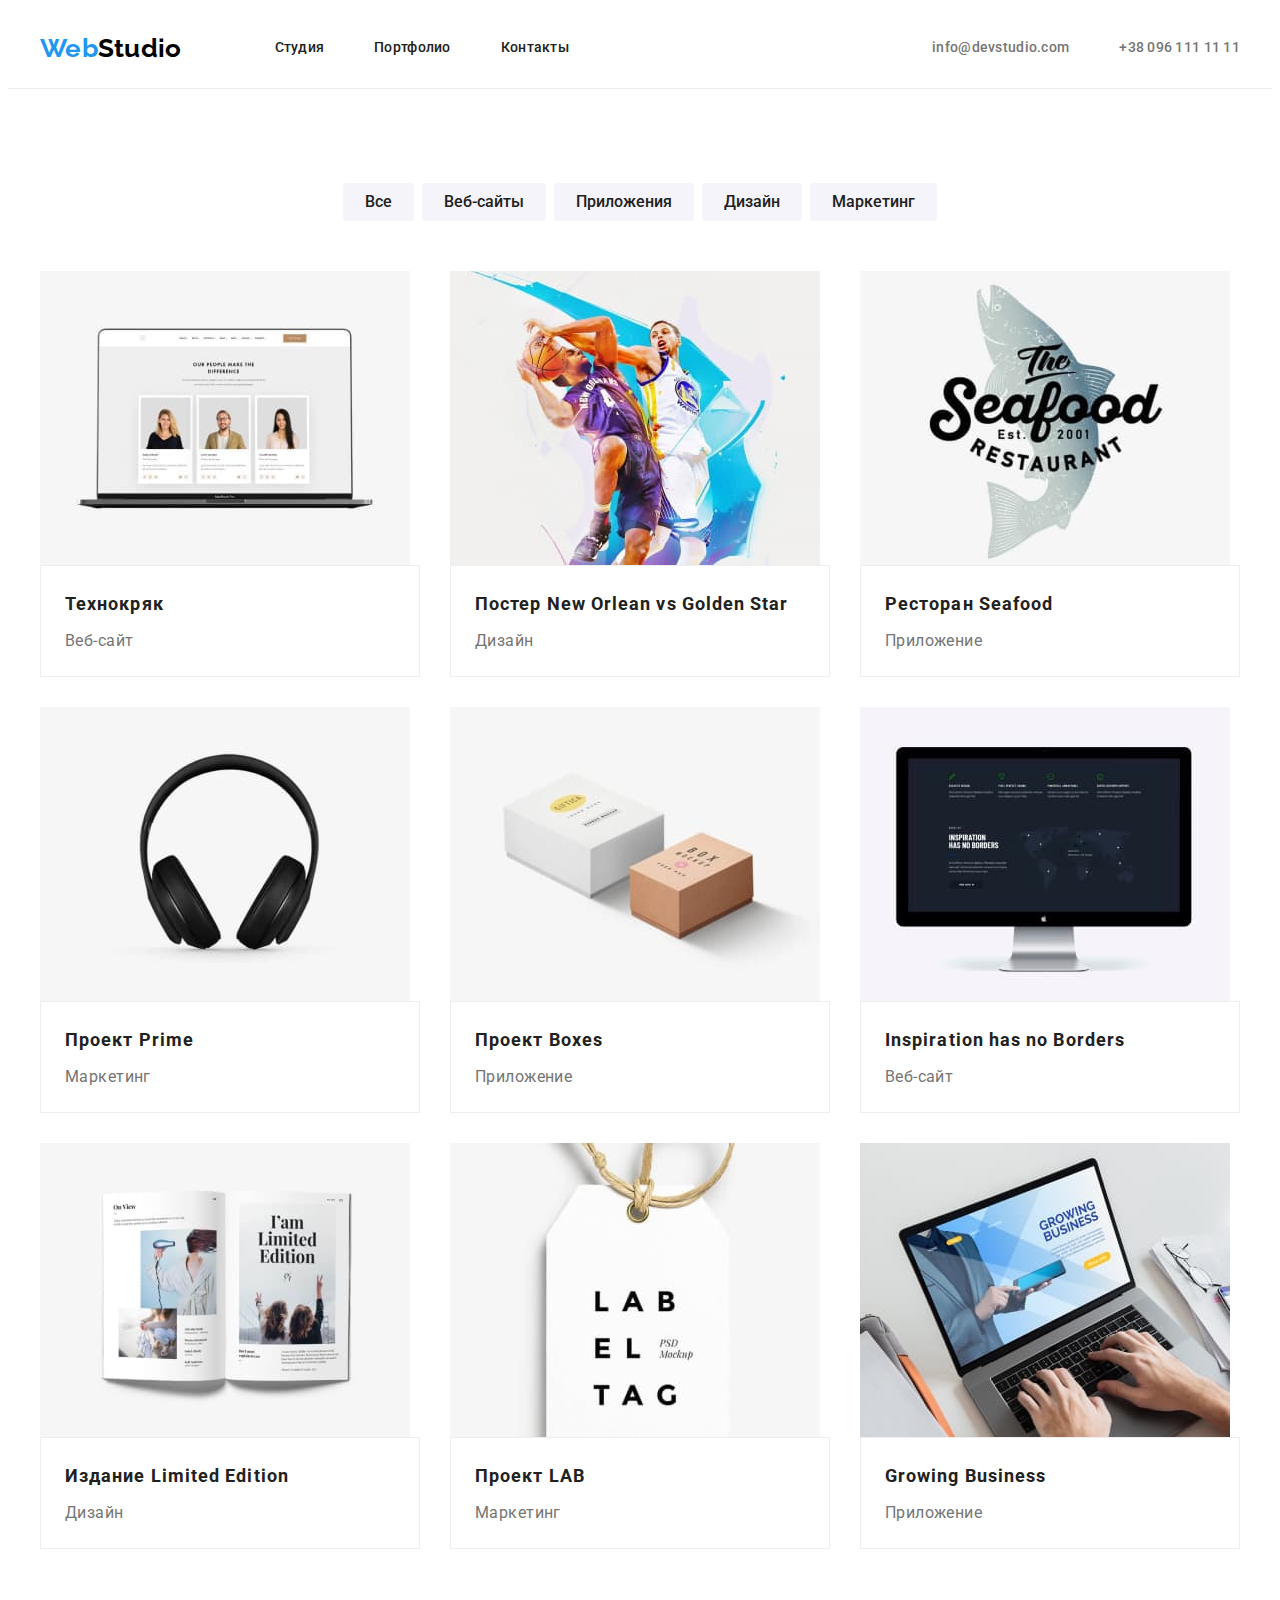
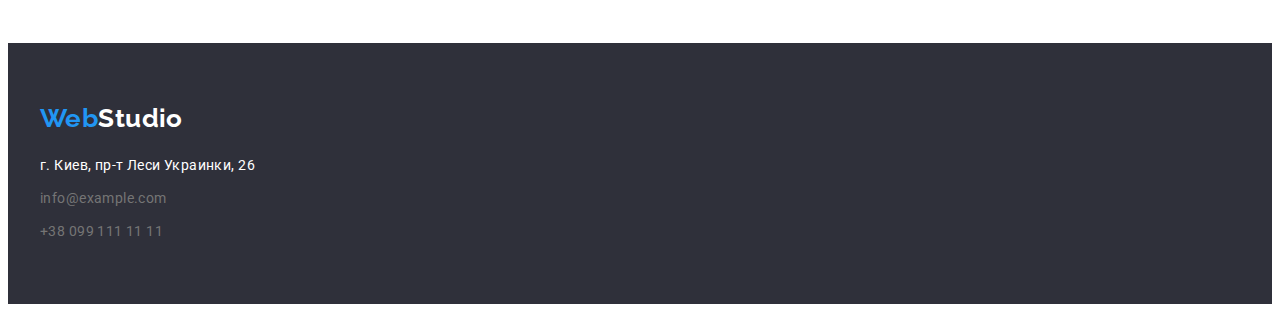
==== portfolio.html @ 0fdcedf3 "Добавляє дз 3" ====
<!DOCTYPE html>
<html lang="ru">

<head>
    <meta charset="UTF-8">
    <meta http-equiv="X-UA-Compatible" content="IE=edge">
    <meta name="viewport" content="width=device-width, initial-scale=1.0">
    <title>Портфолио</title>
    <link rel="stylesheet" href="https://cdnjs.cloudflare.com/ajax/libs/modern-normalize/1.1.0/modern-normalize.min.css" integrity="sha512-wpPYUAdjBVSE4KJnH1VR1HeZfpl1ub8YT/NKx4PuQ5NmX2tKuGu6U/JRp5y+Y8XG2tV+wKQpNHVUX03MfMFn9Q==" crossorigin="anonymous" referrerpolicy="no-referrer" />
    <link href="https://fonts.googleapis.com/css2?family=Raleway:wght@700&family=Roboto:wght@400;500;700;900&display=swap"
        rel="stylesheet">
    <link rel="stylesheet" href="./css/styles.css">
</head>

<body>
    <header class="header">
        <div class="container header-container">
            <nav class="nav-header">
                <a href="./index.html" class="logo link">Web<span class="logo-black">Studio</span></a>
                <ul class="nav-list list">
                    <li class="nav-item"><a href="./index.html" class="nav-link link">Студия</a></li>
                    <li class="nav-item"><a href="" class="nav-link active link">Портфолио</a></li>
                    <li class="nav-item"><a href="#" class="nav-link link">Контакты</a></li>
                </ul>
            </nav>
            <ul class="contacts-list list">
                <li class="contacts-item"><a href="mailto:info@devstudio.com" class="contacts-link link">info@devstudio.com</a></li>
                <li class="contacts-item"><a href="tel:+380961111111" class="contacts-link link">+38 096 111 11 11</a></li>
            </ul>
        </div>
    </header>

    <main>
        <section class="job section">
            <div class="container">
                <h1 class="hidden-section-title">
                    Нашы работы
                </h1>
                
                <ul class="button-list list">
                    <li class="button-item">
                        <button type="button" class="filter-button">Все</button>
                    </li>
                    <li class="button-item">
                        <button type="button" class="filter-button">Веб-сайты</button>
                    </li>
                    <li class="button-item">
                        <button type="button" class="filter-button">Приложения</button>                    
                    </li>
                    <li class="button-item">
                        <button type="button" class="filter-button">Дизайн</button>
                    </li>
                    <li class="button-item">
                        <button type="button" class="filter-button">Маркетинг</button>
                    </li>
                </ul>
                <ul class="list job-list card-set">
                    <li class="job-item card-item">
                        <a href="" class="link" >
                            <img src="./images/imgnote.jpg" alt="Карточки команды еа мониторе" width="370" height="294">
                            <div class="job-container">
                                <h2 class="job-title">Технокряк</h2>
                                <p class="job-text">Веб-сайт</p>  
                            </div>
                        </a>
                    </li>
                    <li class="job-item card-item">
                        <a href="" class="link" >
                            <img src="./images/imgBB.jpg" alt="Баскетдолисты в игре" width="370" height="294">
                            <div class="job-container">
                                <h2 class="job-title">Постер New Orlean vs Golden Star</h2>
                                <p class="job-text">Дизайн</p>   
                            </div>
                        </a>
                    </li>
                    <li class="job-item card-item">
                        <a href="" class="link" >
                            <img src="./images/imgsea.jpg" alt="Логотип ресторана морепродуктов" width="370" height="294">
                            <div class="job-container">
                                <h2 class="job-title">Ресторан Seafood</h2>
                                <p class="job-text">Приложение</p>
                            </div>
                        </a>
                    </li>
                    <li class="job-item card-item">
                        <a href="" class="link" >
                            <img src="./images/imgHearphone.jpg" alt="Наушники" width="370" height="294">
                            <div class="job-container">
                                <h2 class="job-title">Проект Prime</h2>
                                <p class="job-text">Маркетинг</p>
                            </div>
                        </a>
                    </li>
                    <li class="job-item card-item">
                        <a href="" class="link" >
                            <img src="./images/imgboxes.jpg" alt="2 картонные коробки" width="370" height="294">
                           <div class="job-container">
                                <h2 class="job-title">Проект Boxes</h2>
                                <p class="job-text">Приложение</p>
                           </div>
                        </a>
                    </li>
                    <li class="job-item card-item">
                        <a href="" class="link" >
                            <img src="./images/imgmonitor.jpg" alt="Монитор с картой мира" width="370" height="294">
                            <div class="job-container">
                                <h2 class="job-title">Inspiration has no Borders</h2>
                                <p class="job-text">Веб-сайт</p>
                            </div>
                        </a>
                    </li>
                    <li class="job-item card-item">
                        <a href="" class="link" >
                            <img src="./images/imgbook.jpg" alt="Журнал" width="370" height="294">
                            <div class="job-container">
                                <h2 class="job-title">Издание Limited Edition</h2>
                                <p class="job-text">Дизайн</p>
                            </div>
                        </a>
                    </li>
                    <li class="job-item card-item">
                        <a href="" class="link" >
                            <img src="./images/imglable.jpg" alt="Этиектка" width="370" height="294">
                            <div class="job-container">
                                <h2 class="job-title">Проект LAB</h2>
                                <p class="job-text">Маркетинг</p>
                            </div>
                        </a>
                    </li>
                    <li class="job-item card-item">
                        <a href="" class="link" >
                            <img src="./images/imgtype.jpg" alt="Человек печатает на ноутбуке" width="370" height="294">
                            <div class="job-container">
                                <h2 class="job-title">Growing Business</h2>
                                <p class="job-text">Приложение</p>
                            </div>
                        </a>
                    </li>
                </ul>
            </div>
        </section>
    </main>

    <footer class="footer">
        <div class="container footer-container">
            <a href="#" class="logo link">Web<span class="logo-white">Studio</span></a>
            <address class="address">
                <ul class="list address-list">
                    <li class="address-item">
                        <a href="https://goo.gl/maps/cmPsCxapfPT3pbkK8" target="_blank" rel="noreferrer noopener"  class="address-link link">г. Киев, пр-т Леси Украинки, 26</a>
                    </li>
                    <li class="address-item">
                        <a href="mailto:info@example.com" target="_blank" rel="noreferrer noopener" class="contacts-link link">info@example.com</a>
                    </li>
                    <li class="address-item">
                        <a href="tel:+380991111111" target="_blank" rel="noreferrer noopener" class="contacts-link link">+38 099 111 11 11</a>
                    </li>
                </ul>
            </address>
        </div>
    </footer>
</body>
</html>
---- css/styles.css ----
:root {
  --secod-bgcr: #f5f4fa;
  --footer-bgc: #2f303a;
  --main-text: #212121;
  --second-text: #757575;
  --hover-text: #2196f3;
  --white-text: #ffffff;
  --black-text: #000000;
  --black-transparency: rgba (255, 255, 255, 0,6);
  --card-item: 3;
}

body {
  font-family: "Roboto", sans-serif;
  color: var(--second-text);
  letter-spacing: 0.03em;
  font-size: 14px;
  line-height: 1.71;
}

h1,h2,h3,ul,p {
  margin: 0;
  padding: 0;
}

img {
  display: block;
  max-width: 100%;
  height: auto;
}

.container {
  width: 1200px;
  padding-left: 15px;
  padding-right: 15px;
  margin-left: auto;
  margin-right: auto;
}

.section {
  padding-top: 94px;
  padding-bottom: 94px;
}

.section.doing {
  padding-top: 0;
}

.header {
  font-weight: 500;
  line-height: 1.14;
  letter-spacing: 0.02em;
  border-bottom: 1px solid #ECECEC;
}

.header-container {
  display: flex;
  align-items: center;
}

.link {
  text-decoration: none;
  color: currentColor;
}

.card-set {
  display: flex;
  flex-wrap: wrap;
  gap: 30px;
}

.card-item {
  flex-basis: calc((100% - (var(--card-item) - 1) * 30px) / var(--card-item) );
}

.footer {
  background-color: var(--footer-bgc);
  padding-top: 60px;
  padding-bottom: 60px;

}

.team {
  background: var(--secod-bgcr);
}

.list {
  list-style: none;
}

.logo {
  font-family: 'Raleway', sans-serif;
  font-weight: 700;
  font-size: 26px;
  line-height: 1.19;
  color: var(--hover-text);
}

.header .logo {
  margin-right: 93px;
}

.logo-white {
  color: var(--white-text);
}

.logo-black {
  color: var(--black-text);
}

.logo-part {
  color: var(--hover-text);
}

.footer .logo {
  margin-bottom: 20px;
}

.contacts-item:not(:last-child) {
  margin-right: 50px;
}

.nav-item:not(:last-child) {
  margin-right: 50px;
}

.nav-link:focus,
.nav-link:hover {
  color: var(--hover-text);
}

.nav-header {
  display: flex;
  align-items: center;
}

.nav-list {
  color: var(--main-text);

  display: flex;
;
}

.contacts-list {
  display: flex;
  margin-left: auto;
}

.nav-link, .header .contacts-link {
  padding-top: 32px;
  padding-bottom: 32px;
  display: block;
}

.contacts-link:focus,
.contacts-link:hover {
  color: var(--hover-text);
}

.section-hero {
  background-color: var(--footer-bgc);
  text-align: center;
  padding-top: 200px;
  padding-bottom: 200px;
}

.hero-title {
  font-weight: 900;
  font-size: 44px;
  line-height: 1.36;
  text-align: center;
  letter-spacing: 0.06em;
  text-transform: uppercase;
  color: var(--white-text);
  margin-bottom: 30px;
  max-width: 696px ;
  margin-left: auto;
  margin-right: auto;
}

.main-button {
  border: none;
  background-color: var(--hover-text);
  box-shadow: 0px 4px 4px rgba(0, 0, 0, 0.15);
  border-radius: 4px;
  min-width: 200px;
  padding: 10px 32px;

  cursor: pointer;

  font-weight: 700;
  font-size: 16px;
  line-height: 1.88;
  letter-spacing: 0.06em;
  color: var(--white-text);
  font-family: inherit;
}

.main-button:focus,
.main-button:hover {
  background-color: #188ce8;
}

.feature-list, .team-list {
  --card-item: 4;
}

.feature-title {
  margin-bottom: 10px;
}

.section-title {
  font-weight: 700;
  font-size: 36px;
  line-height: 1.17;
  color: var(--main-text);
  text-align: center;
  margin-bottom: 50px;
}

.feature-title {
  font-weight: 700;
  line-height: 1.42;
  text-transform: uppercase;
  color: var(--main-text);
  font-size: 14px;
}

.hidden-section-title {
  position: absolute;
  width: 1px;
  height: 1px;
  margin: -1px;
  border: 0;
  padding: 0;
  white-space: nowrap;
  clip-path: inset(100%);
  clip: rect(0 0 0 0);
  overflow: hidden;
}

.team-name {
  font-weight: 500;
  color: var(--main-text);
  margin-bottom: 10px;
}

.team-text,
.team-name {
  font-size: 16px;
  line-height: 1.19;
  text-align: center;
}

.address {
  font-size: inherit;
  font-style: inherit;
}

.address-link[target="_blank"] {
  color: var(--white-text);
}

.address-link:focus,
.address-link:hover {
  color: var(--hover-text);
}

.footer-container {
  display: flex;
  flex-direction: column;
}

.address-item:not(:last-child) {
  margin-bottom: 9px;
}

.button-list {
  display: flex;
  margin-bottom: 50px;
  justify-content: center;
}

.button-item:not(:last-child) {
  margin-right: 8px;
}

.filter-button {
  font-weight: 500;
  font-size: 16px;
  line-height: 1.63;
  color: var(--main-text);
  font-family: inherit;

  border: none;
  padding: 6px 22px;
  background-color: var(--secod-bgcr);
  border-radius: 4px;
  cursor: pointer;
}

.filter-button:focus,
.filter-button:hover {
  background-color: var(--hover-text);
  color: var(--white-text);
}

.job-title {
  font-weight: 700;
  font-size: 18px;
  line-height: 2;
  letter-spacing: 0.06em;
  color: var(--main-text);
  margin-bottom: 4px;
}

.job-text {
  font-size: 16px;
  line-height: 1.88;
}


.job-container {
  padding-top: 20px;
  padding-bottom: 20px;
  padding-left: 24px;
  padding-right: 24px;
  border: 1px solid #EEEEEE;
}

.container-name {
  padding-top: 30px;
  padding-bottom: 30px;
}
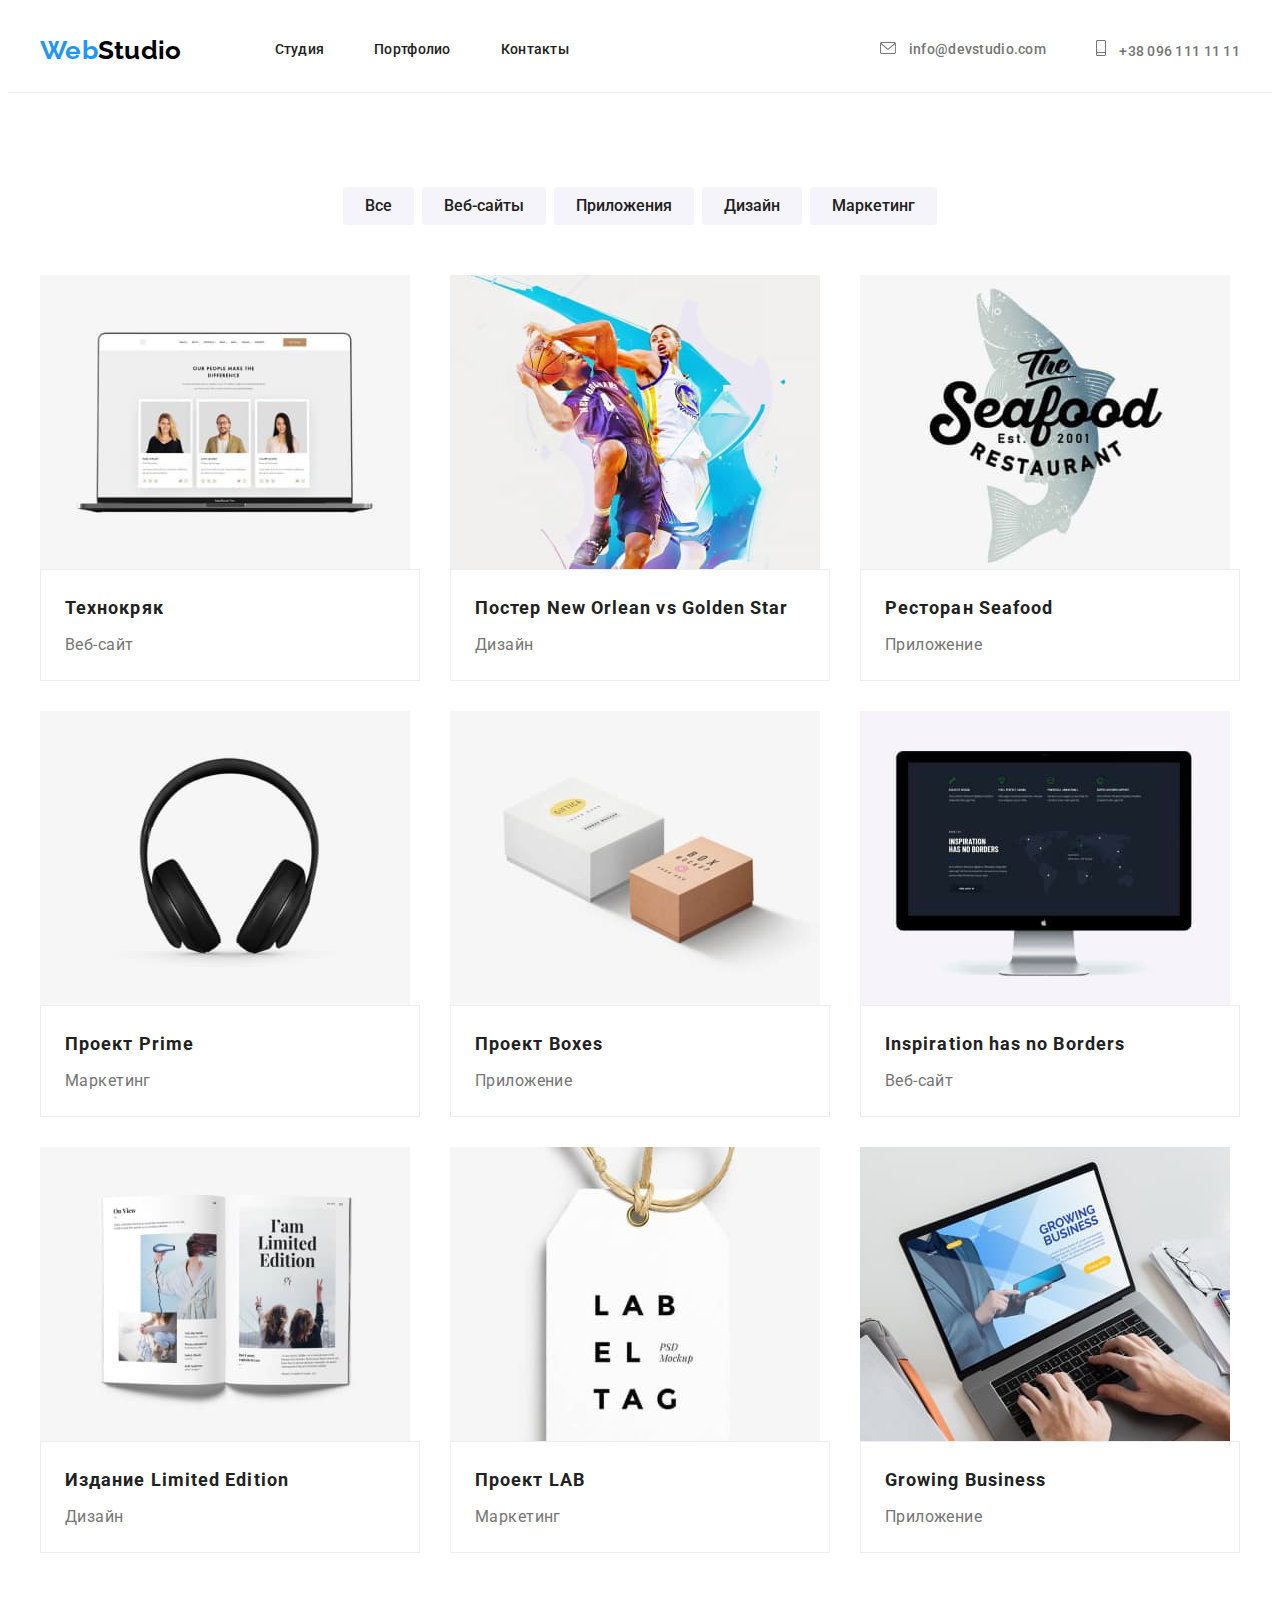
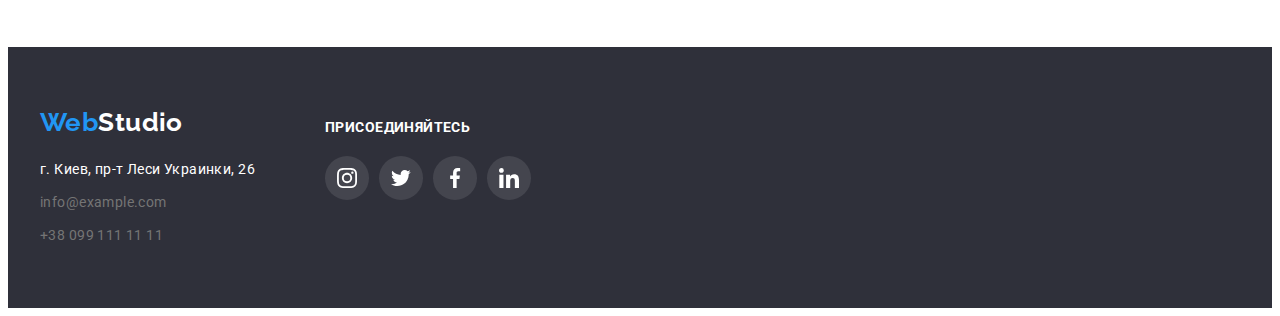
==== commit 1e2e7407: "Додає іконки" ====
--- a/portfolio.html
+++ b/portfolio.html
@@ -1,163 +1,285 @@
 <!DOCTYPE html>
 <html lang="ru">
+  <head>
+    <meta charset="UTF-8" />
+    <meta http-equiv="X-UA-Compatible" content="IE=edge" />
+    <meta name="viewport" content="width=device-width, initial-scale=1.0" />
+    <title>Портфолио</title>
+    <link
+      rel="stylesheet"
+      href="https://cdnjs.cloudflare.com/ajax/libs/modern-normalize/1.1.0/modern-normalize.min.css"
+      integrity="sha512-wpPYUAdjBVSE4KJnH1VR1HeZfpl1ub8YT/NKx4PuQ5NmX2tKuGu6U/JRp5y+Y8XG2tV+wKQpNHVUX03MfMFn9Q=="
+      crossorigin="anonymous"
+      referrerpolicy="no-referrer"
+    />
+    <link
+      href="https://fonts.googleapis.com/css2?family=Raleway:wght@700&family=Roboto:wght@400;500;700;900&display=swap"
+      rel="stylesheet"
+    />
+    <link rel="stylesheet" href="./css/styles.css" />
+  </head>
 
-<head>
-    <meta charset="UTF-8">
-    <meta http-equiv="X-UA-Compatible" content="IE=edge">
-    <meta name="viewport" content="width=device-width, initial-scale=1.0">
-    <title>Портфолио</title>
-    <link rel="stylesheet" href="https://cdnjs.cloudflare.com/ajax/libs/modern-normalize/1.1.0/modern-normalize.min.css" integrity="sha512-wpPYUAdjBVSE4KJnH1VR1HeZfpl1ub8YT/NKx4PuQ5NmX2tKuGu6U/JRp5y+Y8XG2tV+wKQpNHVUX03MfMFn9Q==" crossorigin="anonymous" referrerpolicy="no-referrer" />
-    <link href="https://fonts.googleapis.com/css2?family=Raleway:wght@700&family=Roboto:wght@400;500;700;900&display=swap"
-        rel="stylesheet">
-    <link rel="stylesheet" href="./css/styles.css">
-</head>
+  <body>
+    <header class="header">
+      <div class="container header-container">
+        <nav class="nav-header">
+          <a href="./index.html" class="logo link">Web<span class="logo-black">Studio</span></a>
+          <ul class="nav-list list">
+            <li class="nav-item"><a href="./index.html" class="nav-link link">Студия</a></li>
+            <li class="nav-item">
+              <a href="./portfolio.html" class="nav-link link active">Портфолио</a>
+            </li>
+            <li class="nav-item"><a href="#" class="nav-link link">Контакты</a></li>
+          </ul>
+        </nav>
+        <ul class="contacts-list list">
+          <li class="contacts-item">
+            <a href="mailto:info@devstudio.com" class="contacts-link link">
+              <svg width="16" height="12" class="contacts-icon">
+                <use href="./images/icons.svg#icon-envelope"></use>
+              </svg>
+              info@devstudio.com
+            </a>
+          </li>
+          <li class="contacts-item">
+            <a href="tel:+380961111111" class="contacts-link link">
+              <svg width="10" height="16" class="contacts-icon">
+                <use href="./images/icons.svg#icon-smartphone"></use>
+              </svg>
+              +38 096 111 11 11
+            </a>
+          </li>
+        </ul>
+      </div>
+    </header>
+    <main>
+      <section class="job section">
+        <div class="container">
+          <h1 class="hidden-section-title">Нашы работы</h1>
 
-<body>
-    <header class="header">
-        <div class="container header-container">
-            <nav class="nav-header">
-                <a href="./index.html" class="logo link">Web<span class="logo-black">Studio</span></a>
-                <ul class="nav-list list">
-                    <li class="nav-item"><a href="./index.html" class="nav-link link">Студия</a></li>
-                    <li class="nav-item"><a href="" class="nav-link active link">Портфолио</a></li>
-                    <li class="nav-item"><a href="#" class="nav-link link">Контакты</a></li>
-                </ul>
-            </nav>
-            <ul class="contacts-list list">
-                <li class="contacts-item"><a href="mailto:info@devstudio.com" class="contacts-link link">info@devstudio.com</a></li>
-                <li class="contacts-item"><a href="tel:+380961111111" class="contacts-link link">+38 096 111 11 11</a></li>
-            </ul>
+          <ul class="button-list list">
+            <li class="button-item">
+              <button type="button" class="filter-button">Все</button>
+            </li>
+            <li class="button-item">
+              <button type="button" class="filter-button">Веб-сайты</button>
+            </li>
+            <li class="button-item">
+              <button type="button" class="filter-button">Приложения</button>
+            </li>
+            <li class="button-item">
+              <button type="button" class="filter-button">Дизайн</button>
+            </li>
+            <li class="button-item">
+              <button type="button" class="filter-button">Маркетинг</button>
+            </li>
+          </ul>
+          <ul class="list job-list card-set">
+            <li class="job-item card-item">
+              <a href="" class="link">
+                <img
+                  src="./images/imgnote.jpg"
+                  alt="Карточки команды на мониторе"
+                  width="370"
+                  height="294"
+                />
+                <div class="job-container">
+                  <h2 class="job-title">Технокряк</h2>
+                  <p class="job-text">Веб-сайт</p>
+                </div>
+              </a>
+            </li>
+            <li class="job-item card-item">
+              <a href="" class="link">
+                <img src="./images/imgBB.jpg" alt="Баскетдолисты в игре" width="370" height="294" />
+                <div class="job-container">
+                  <h2 class="job-title">Постер New Orlean vs Golden Star</h2>
+                  <p class="job-text">Дизайн</p>
+                </div>
+              </a>
+            </li>
+            <li class="job-item card-item">
+              <a href="" class="link">
+                <img
+                  src="./images/imgsea.jpg"
+                  alt="Логотип ресторана морепродуктов"
+                  width="370"
+                  height="294"
+                />
+                <div class="job-container">
+                  <h2 class="job-title">Ресторан Seafood</h2>
+                  <p class="job-text">Приложение</p>
+                </div>
+              </a>
+            </li>
+            <li class="job-item card-item">
+              <a href="" class="link">
+                <img src="./images/imgHearphone.jpg" alt="Наушники" width="370" height="294" />
+                <div class="job-container">
+                  <h2 class="job-title">Проект Prime</h2>
+                  <p class="job-text">Маркетинг</p>
+                </div>
+              </a>
+            </li>
+            <li class="job-item card-item">
+              <a href="" class="link">
+                <img
+                  src="./images/imgboxes.jpg"
+                  alt="2 картонные коробки"
+                  width="370"
+                  height="294"
+                />
+                <div class="job-container">
+                  <h2 class="job-title">Проект Boxes</h2>
+                  <p class="job-text">Приложение</p>
+                </div>
+              </a>
+            </li>
+            <li class="job-item card-item">
+              <a href="" class="link">
+                <img
+                  src="./images/imgmonitor.jpg"
+                  alt="Монитор с картой мира"
+                  width="370"
+                  height="294"
+                />
+                <div class="job-container">
+                  <h2 class="job-title">Inspiration has no Borders</h2>
+                  <p class="job-text">Веб-сайт</p>
+                </div>
+              </a>
+            </li>
+            <li class="job-item card-item">
+              <a href="" class="link">
+                <img src="./images/imgbook.jpg" alt="Журнал" width="370" height="294" />
+                <div class="job-container">
+                  <h2 class="job-title">Издание Limited Edition</h2>
+                  <p class="job-text">Дизайн</p>
+                </div>
+              </a>
+            </li>
+            <li class="job-item card-item">
+              <a href="" class="link">
+                <img src="./images/imglable.jpg" alt="Этиектка" width="370" height="294" />
+                <div class="job-container">
+                  <h2 class="job-title">Проект LAB</h2>
+                  <p class="job-text">Маркетинг</p>
+                </div>
+              </a>
+            </li>
+            <li class="job-item card-item">
+              <a href="" class="link">
+                <img
+                  src="./images/imgtype.jpg"
+                  alt="Человек печатает на ноутбуке"
+                  width="370"
+                  height="294"
+                />
+                <div class="job-container">
+                  <h2 class="job-title">Growing Business</h2>
+                  <p class="job-text">Приложение</p>
+                </div>
+              </a>
+            </li>
+          </ul>
         </div>
-    </header>
-
-    <main>
-        <section class="job section">
-            <div class="container">
-                <h1 class="hidden-section-title">
-                    Нашы работы
-                </h1>
-                
-                <ul class="button-list list">
-                    <li class="button-item">
-                        <button type="button" class="filter-button">Все</button>
-                    </li>
-                    <li class="button-item">
-                        <button type="button" class="filter-button">Веб-сайты</button>
-                    </li>
-                    <li class="button-item">
-                        <button type="button" class="filter-button">Приложения</button>                    
-                    </li>
-                    <li class="button-item">
-                        <button type="button" class="filter-button">Дизайн</button>
-                    </li>
-                    <li class="button-item">
-                        <button type="button" class="filter-button">Маркетинг</button>
-                    </li>
-                </ul>
-                <ul class="list job-list card-set">
-                    <li class="job-item card-item">
-                        <a href="" class="link" >
-                            <img src="./images/imgnote.jpg" alt="Карточки команды еа мониторе" width="370" height="294">
-                            <div class="job-container">
-                                <h2 class="job-title">Технокряк</h2>
-                                <p class="job-text">Веб-сайт</p>  
-                            </div>
-                        </a>
-                    </li>
-                    <li class="job-item card-item">
-                        <a href="" class="link" >
-                            <img src="./images/imgBB.jpg" alt="Баскетдолисты в игре" width="370" height="294">
-                            <div class="job-container">
-                                <h2 class="job-title">Постер New Orlean vs Golden Star</h2>
-                                <p class="job-text">Дизайн</p>   
-                            </div>
-                        </a>
-                    </li>
-                    <li class="job-item card-item">
-                        <a href="" class="link" >
-                            <img src="./images/imgsea.jpg" alt="Логотип ресторана морепродуктов" width="370" height="294">
-                            <div class="job-container">
-                                <h2 class="job-title">Ресторан Seafood</h2>
-                                <p class="job-text">Приложение</p>
-                            </div>
-                        </a>
-                    </li>
-                    <li class="job-item card-item">
-                        <a href="" class="link" >
-                            <img src="./images/imgHearphone.jpg" alt="Наушники" width="370" height="294">
-                            <div class="job-container">
-                                <h2 class="job-title">Проект Prime</h2>
-                                <p class="job-text">Маркетинг</p>
-                            </div>
-                        </a>
-                    </li>
-                    <li class="job-item card-item">
-                        <a href="" class="link" >
-                            <img src="./images/imgboxes.jpg" alt="2 картонные коробки" width="370" height="294">
-                           <div class="job-container">
-                                <h2 class="job-title">Проект Boxes</h2>
-                                <p class="job-text">Приложение</p>
-                           </div>
-                        </a>
-                    </li>
-                    <li class="job-item card-item">
-                        <a href="" class="link" >
-                            <img src="./images/imgmonitor.jpg" alt="Монитор с картой мира" width="370" height="294">
-                            <div class="job-container">
-                                <h2 class="job-title">Inspiration has no Borders</h2>
-                                <p class="job-text">Веб-сайт</p>
-                            </div>
-                        </a>
-                    </li>
-                    <li class="job-item card-item">
-                        <a href="" class="link" >
-                            <img src="./images/imgbook.jpg" alt="Журнал" width="370" height="294">
-                            <div class="job-container">
-                                <h2 class="job-title">Издание Limited Edition</h2>
-                                <p class="job-text">Дизайн</p>
-                            </div>
-                        </a>
-                    </li>
-                    <li class="job-item card-item">
-                        <a href="" class="link" >
-                            <img src="./images/imglable.jpg" alt="Этиектка" width="370" height="294">
-                            <div class="job-container">
-                                <h2 class="job-title">Проект LAB</h2>
-                                <p class="job-text">Маркетинг</p>
-                            </div>
-                        </a>
-                    </li>
-                    <li class="job-item card-item">
-                        <a href="" class="link" >
-                            <img src="./images/imgtype.jpg" alt="Человек печатает на ноутбуке" width="370" height="294">
-                            <div class="job-container">
-                                <h2 class="job-title">Growing Business</h2>
-                                <p class="job-text">Приложение</p>
-                            </div>
-                        </a>
-                    </li>
-                </ul>
-            </div>
-        </section>
+      </section>
     </main>
 
     <footer class="footer">
-        <div class="container footer-container">
-            <a href="#" class="logo link">Web<span class="logo-white">Studio</span></a>
-            <address class="address">
-                <ul class="list address-list">
-                    <li class="address-item">
-                        <a href="https://goo.gl/maps/cmPsCxapfPT3pbkK8" target="_blank" rel="noreferrer noopener"  class="address-link link">г. Киев, пр-т Леси Украинки, 26</a>
-                    </li>
-                    <li class="address-item">
-                        <a href="mailto:info@example.com" target="_blank" rel="noreferrer noopener" class="contacts-link link">info@example.com</a>
-                    </li>
-                    <li class="address-item">
-                        <a href="tel:+380991111111" target="_blank" rel="noreferrer noopener" class="contacts-link link">+38 099 111 11 11</a>
-                    </li>
-                </ul>
-            </address>
+      <div class="container">
+        <div class="footer-container">
+          <a href="#" class="logo link">Web<span class="logo-white">Studio</span></a>
+          <address class="address">
+            <ul class="list address-list">
+              <li class="address-item">
+                <a
+                  href="https://goo.gl/maps/cmPsCxapfPT3pbkK8"
+                  target="_blank"
+                  rel="noreferrer noopener"
+                  class="address-link link"
+                  >г. Киев, пр-т Леси Украинки, 26</a
+                >
+              </li>
+              <li class="address-item">
+                <a
+                  href="mailto:info@example.com"
+                  target="_blank"
+                  rel="noreferrer noopener"
+                  class="contacts-link link"
+                  >info@example.com</a
+                >
+              </li>
+              <li class="address-item">
+                <a
+                  href="tel:+380991111111"
+                  target="_blank"
+                  rel="noreferrer noopener"
+                  class="contacts-link link"
+                  >+38 099 111 11 11</a
+                >
+              </li>
+            </ul>
+          </address>
         </div>
+        <div class="social-container">
+          <h3 class="footer-social-title">присоединяйтесь</h3>
+          <ul class="socials list">
+            <li class="social-item">
+              <a
+                href=""
+                class="social-link footer-social link"
+                target="_blank"
+                rel="noreferrer noopener"
+                aria-label="instagram"
+              >
+                <svg width="20px" height="20px" class="social-icon footer-icon">
+                  <use href="./images/icons.svg#icon-instagram"></use>
+                </svg>
+              </a>
+            </li>
+            <li class="social-item">
+              <a
+                href=""
+                class="social-link footer-social link"
+                target="_blank"
+                rel="noreferrer noopener"
+                aria-label="twitter"
+              >
+                <svg width="20px" height="20px" class="social-icon footer-icon">
+                  <use href="./images/icons.svg#icon-twitter"></use>
+                </svg>
+              </a>
+            </li>
+            <li class="social-item">
+              <a
+                href=""
+                class="social-link footer-social link"
+                target="_blank"
+                rel="noreferrer noopener"
+                aria-label="facebook"
+              >
+                <svg width="20px" height="20px" class="social-icon footer-icon">
+                  <use href="./images/icons.svg#icon-facebook"></use>
+                </svg>
+              </a>
+            </li>
+            <li class="social-item">
+              <a
+                href=""
+                class="social-link footer-social link"
+                target="_blank"
+                rel="noreferrer noopener"
+                aria-label="linkedin"
+              >
+                <svg width="20px" height="20px" class="social-icon footer-icon">
+                  <use href="./images/icons.svg#icon-linkedin"></use>
+                </svg>
+              </a>
+            </li>
+          </ul>
+        </div>
+      </div>
     </footer>
-</body>
-</html>+  </body>
+</html>
--- a/css/styles.css
+++ b/css/styles.css
@@ -8,6 +8,7 @@
   --black-text: #000000;
   --black-transparency: rgba (255, 255, 255, 0,6);
   --card-item: 3;
+  --icon: #AFB1B8;
 }
 
 body {
@@ -120,6 +121,24 @@
   margin-right: 50px;
 }
 
+.contacts-link:focus,
+.contacts-link:hover {
+  color: var(--hover-text);
+}
+
+.contacts-item {
+  display: flex;
+  align-items: center;
+}
+
+.contacts-icon {
+  margin-right: 10px;
+}
+
+.contacts-icon {
+  fill: currentColor;
+}
+
 .nav-item:not(:last-child) {
   margin-right: 50px;
 }
@@ -136,9 +155,7 @@
 
 .nav-list {
   color: var(--main-text);
-
-  display: flex;
-;
+  display: flex;
 }
 
 .contacts-list {
@@ -150,11 +167,6 @@
   padding-top: 32px;
   padding-bottom: 32px;
   display: block;
-}
-
-.contacts-link:focus,
-.contacts-link:hover {
-  color: var(--hover-text);
 }
 
 .section-hero {
@@ -250,6 +262,7 @@
   font-size: 16px;
   line-height: 1.19;
   text-align: center;
+  margin-bottom: 16px;
 }
 
 .address {
@@ -331,4 +344,103 @@
 .container-name {
   padding-top: 30px;
   padding-bottom: 30px;
-}+}
+
+/* socials icon */
+
+.socials {
+  display: flex;
+  align-items: center;
+  justify-content: center;
+  gap: 10px;
+}
+
+.social-link {
+  display: flex;
+  align-items: center;
+  justify-content: center;
+
+  width: 44px;
+  height: 44px;
+  background-color: var(--white-text);
+  border-radius: 50%;
+}
+
+.social-link:hover,
+.social-link:focus {
+  color: var(--white-text);
+  background-color: var(--hover-text);
+}
+
+.social-icon,
+.clients-icon {
+  fill: currentColor;
+}
+
+/* footer-socials-icon */
+
+.footer>.container {
+  display: flex;
+}
+
+.footer-social-title {
+  font-family: "Roboto";
+  font-weight: 700;
+  font-size: 14px;
+  line-height: 1.14;
+  color: var(--white-text);
+  margin-bottom: 20px;
+  text-transform: uppercase;
+}
+
+.social-container {
+  margin-top: 13px;
+  margin-left: 70px;
+}
+
+.footer-social {
+  background-color: rgba(255, 255, 255, 0.1);
+  color: var(--white-text);
+}
+
+
+/* feature-icon */
+
+.feature-icon {
+  display: flex;
+  align-items: center;
+  justify-content: center;
+  margin-bottom: 30px;
+
+  width: 270px;
+  height: 120px;
+  border-radius: 4px;
+  background-color: var(--secod-bgcr);
+}
+
+/* clients-section */
+
+.clients-list {
+  display: flex;
+  gap: 30px;
+}
+
+.clients-link {
+  display: flex;
+  align-items: center;
+  justify-content: center;
+
+  width: 170px;
+  height: 92px;
+  border-radius: 4px;
+  border: 1px solid var(--icon);
+  color: var(--icon);
+}
+
+.clients-link:hover,
+.clients-link:focus {
+  color: var(--hover-text);
+  border: 1px solid var(--hover-text);
+}
+
+
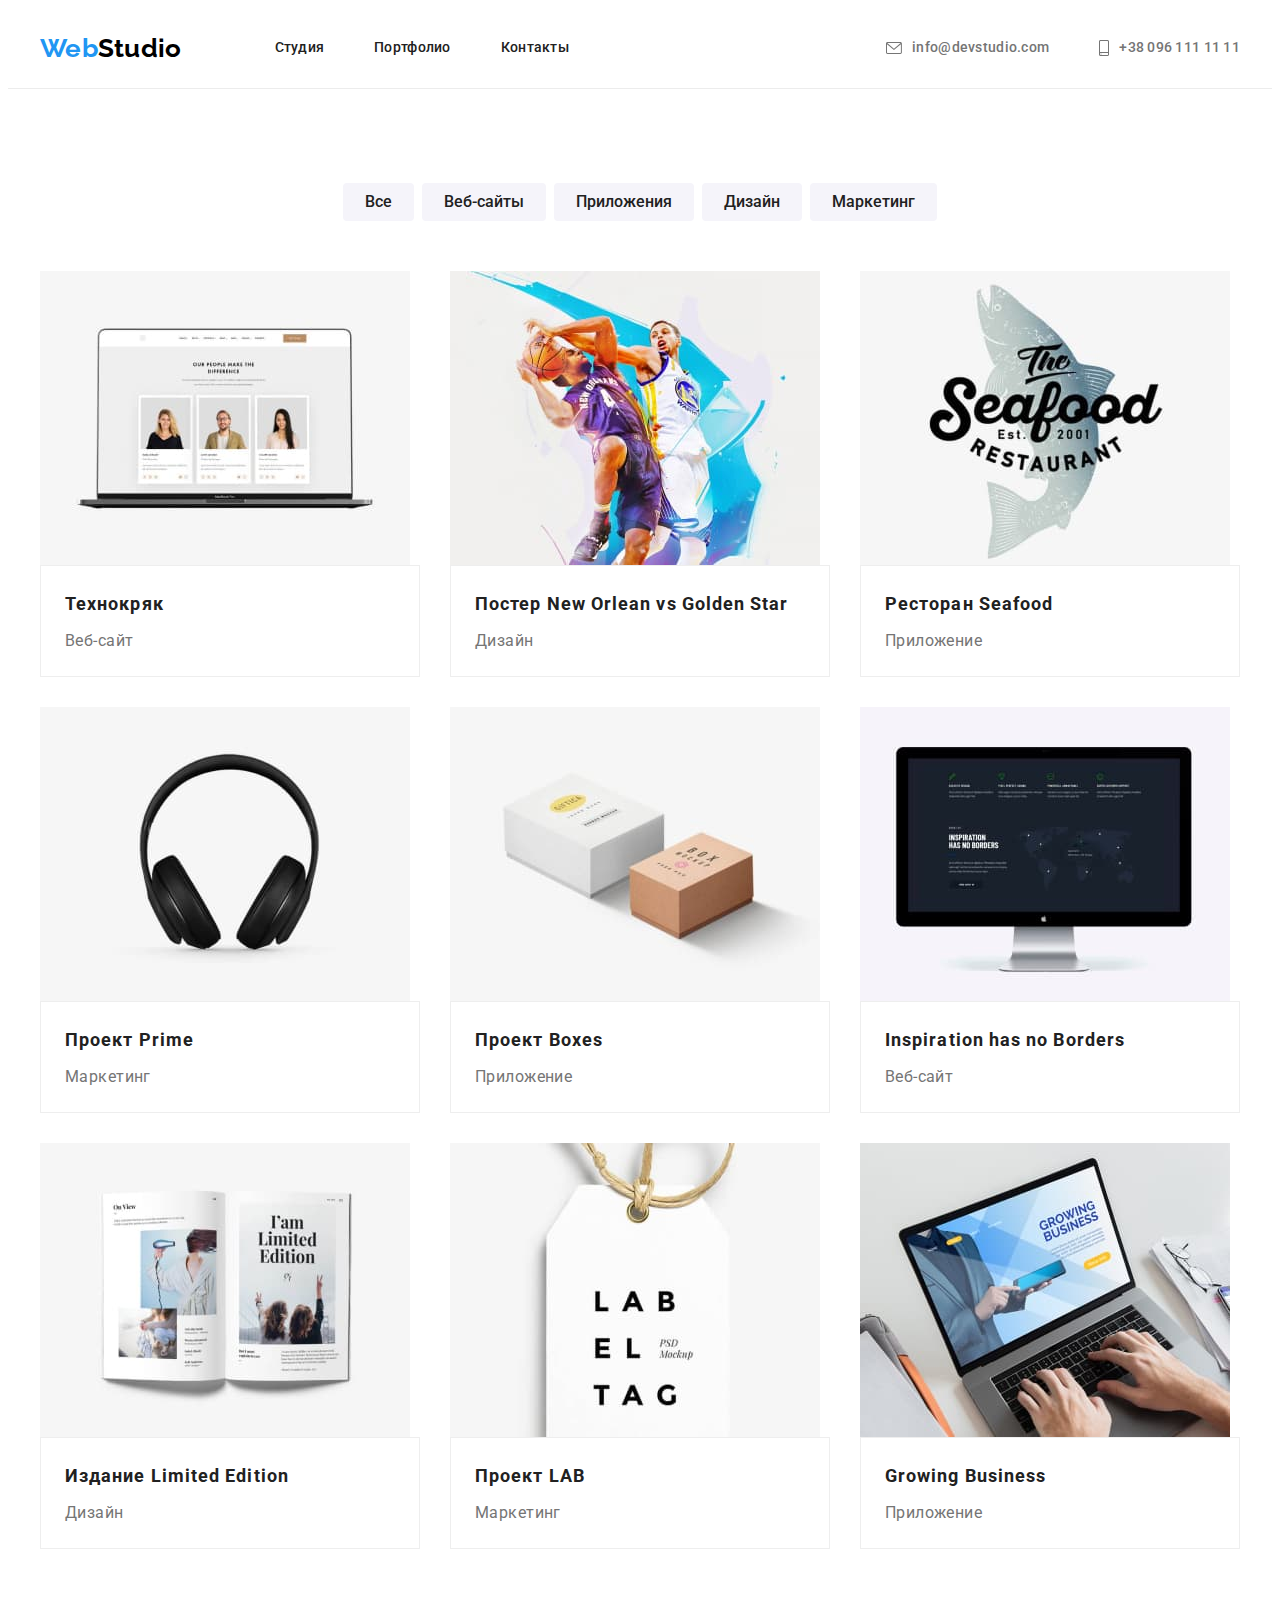
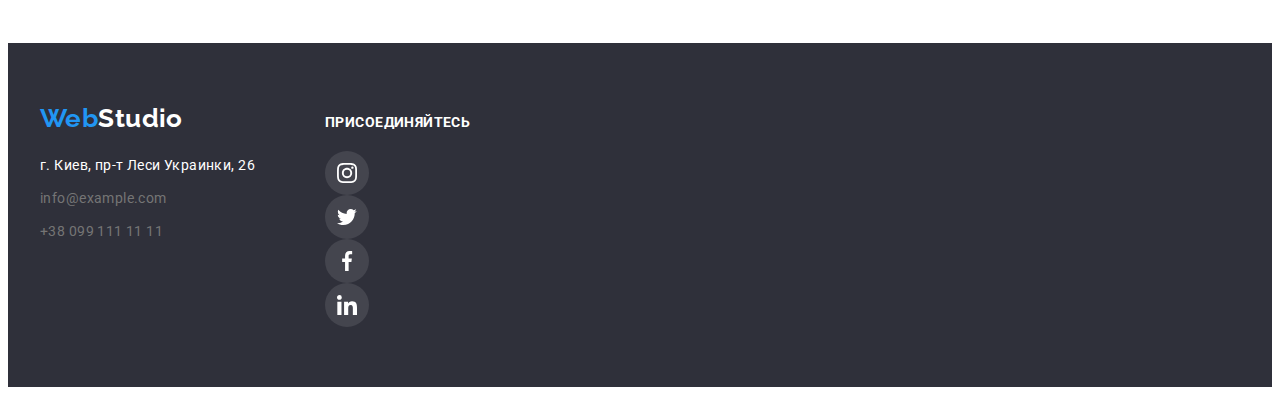
==== commit 6d2d29b7: "додає правки ментора" ====
--- a/portfolio.html
+++ b/portfolio.html
@@ -76,7 +76,7 @@
           </ul>
           <ul class="list job-list card-set">
             <li class="job-item card-item">
-              <a href="" class="link">
+              <a href="" class="link job-link" target="_blank" rel="noreferrer noopener">
                 <img
                   src="./images/imgnote.jpg"
                   alt="Карточки команды на мониторе"
@@ -90,7 +90,7 @@
               </a>
             </li>
             <li class="job-item card-item">
-              <a href="" class="link">
+              <a href="" class="link job-link" target="_blank" rel="noreferrer noopener">
                 <img src="./images/imgBB.jpg" alt="Баскетдолисты в игре" width="370" height="294" />
                 <div class="job-container">
                   <h2 class="job-title">Постер New Orlean vs Golden Star</h2>
@@ -99,7 +99,7 @@
               </a>
             </li>
             <li class="job-item card-item">
-              <a href="" class="link">
+              <a href="" class="link job-link" target="_blank" rel="noreferrer noopener">
                 <img
                   src="./images/imgsea.jpg"
                   alt="Логотип ресторана морепродуктов"
@@ -113,7 +113,7 @@
               </a>
             </li>
             <li class="job-item card-item">
-              <a href="" class="link">
+              <a href="" class="link job-link" target="_blank" rel="noreferrer noopener">
                 <img src="./images/imgHearphone.jpg" alt="Наушники" width="370" height="294" />
                 <div class="job-container">
                   <h2 class="job-title">Проект Prime</h2>
@@ -122,7 +122,7 @@
               </a>
             </li>
             <li class="job-item card-item">
-              <a href="" class="link">
+              <a href="" class="link job-link" target="_blank" rel="noreferrer noopener">
                 <img
                   src="./images/imgboxes.jpg"
                   alt="2 картонные коробки"
@@ -136,7 +136,7 @@
               </a>
             </li>
             <li class="job-item card-item">
-              <a href="" class="link">
+              <a href="" class="link job-link" target="_blank" rel="noreferrer noopener">
                 <img
                   src="./images/imgmonitor.jpg"
                   alt="Монитор с картой мира"
@@ -150,7 +150,7 @@
               </a>
             </li>
             <li class="job-item card-item">
-              <a href="" class="link">
+              <a href="" class="link job-link" target="_blank" rel="noreferrer noopener">
                 <img src="./images/imgbook.jpg" alt="Журнал" width="370" height="294" />
                 <div class="job-container">
                   <h2 class="job-title">Издание Limited Edition</h2>
@@ -159,7 +159,7 @@
               </a>
             </li>
             <li class="job-item card-item">
-              <a href="" class="link">
+              <a href="" class="link job-link" target="_blank" rel="noreferrer noopener">
                 <img src="./images/imglable.jpg" alt="Этиектка" width="370" height="294" />
                 <div class="job-container">
                   <h2 class="job-title">Проект LAB</h2>
@@ -168,7 +168,7 @@
               </a>
             </li>
             <li class="job-item card-item">
-              <a href="" class="link">
+              <a href="" class="link job-link" target="_blank" rel="noreferrer noopener">
                 <img
                   src="./images/imgtype.jpg"
                   alt="Человек печатает на ноутбуке"
--- a/css/styles.css
+++ b/css/styles.css
@@ -8,6 +8,7 @@
   --black-text: #000000;
   --black-transparency: rgba (255, 255, 255, 0,6);
   --card-item: 3;
+  --gap: 30px;
   --icon: #AFB1B8;
 }
 
@@ -67,11 +68,11 @@
 .card-set {
   display: flex;
   flex-wrap: wrap;
-  gap: 30px;
+  gap: var(--gap);
 }
 
 .card-item {
-  flex-basis: calc((100% - (var(--card-item) - 1) * 30px) / var(--card-item) );
+  flex-basis: calc((100% - (var(--card-item) - 1) * var(--gap)) / var(--card-item) );
 }
 
 .footer {
@@ -166,15 +167,25 @@
 .nav-link, .header .contacts-link {
   padding-top: 32px;
   padding-bottom: 32px;
-  display: block;
+  display: flex;
+  align-items: center;
 }
 
 .section-hero {
-  background-color: var(--footer-bgc);
+  /* background-color: var(--footer-bgc); */
   text-align: center;
   padding-top: 200px;
   padding-bottom: 200px;
-}
+  background-size: 1600px auto;
+  background-repeat: no-repeat;
+  background-position: center;
+  background-image: linear-gradient(
+    to right, 
+    rgba(47, 48, 58, 0.4),
+    rgba(47, 46, 58, 0.4)),
+    url("../images/bgr-img.jpg");
+}
+
 
 .hero-title {
   font-weight: 900;
@@ -257,6 +268,12 @@
   margin-bottom: 10px;
 }
 
+.team-item {
+  background-color: var(--white-text);
+  box-shadow: 0px 1px 3px rgba(0, 0, 0, 0.12), 0px 1px 1px rgba(0, 0, 0, 0.14), 0px 2px 1px rgba(0, 0, 0, 0.2);
+  border-radius: 0px 0px 4px 4px;
+}
+
 .team-text,
 .team-name {
   font-size: 16px;
@@ -292,10 +309,7 @@
   display: flex;
   margin-bottom: 50px;
   justify-content: center;
-}
-
-.button-item:not(:last-child) {
-  margin-right: 8px;
+  gap: 8px;
 }
 
 .filter-button {
@@ -316,6 +330,13 @@
 .filter-button:hover {
   background-color: var(--hover-text);
   color: var(--white-text);
+  box-shadow: 0px 3px 1px rgba(0, 0, 0, 0.1), 0px 1px 2px rgba(0, 0, 0, 0.08), 0px 2px 2px rgba(0, 0, 0, 0.12);
+}
+
+.job-link:hover,
+.job-link:focus {
+  display: block;
+  box-shadow: 0px 1px 1px rgba(0, 0, 0, 0.12), 0px 4px 4px rgba(0, 0, 0, 0.06), 1px 4px 6px rgba(0, 0, 0, 0.16);
 }
 
 .job-title {
@@ -349,10 +370,8 @@
 /* socials icon */
 
 .socials {
-  display: flex;
-  align-items: center;
+  --gap: 10px;
   justify-content: center;
-  gap: 10px;
 }
 
 .social-link {
@@ -363,6 +382,7 @@
   width: 44px;
   height: 44px;
   background-color: var(--white-text);
+  color: var(--icon);
   border-radius: 50%;
 }
 
@@ -381,6 +401,8 @@
 
 .footer>.container {
   display: flex;
+  gap: 70px;
+  align-items: baseline;
 }
 
 .footer-social-title {
@@ -393,11 +415,6 @@
   text-transform: uppercase;
 }
 
-.social-container {
-  margin-top: 13px;
-  margin-left: 70px;
-}
-
 .footer-social {
   background-color: rgba(255, 255, 255, 0.1);
   color: var(--white-text);
@@ -412,7 +429,7 @@
   justify-content: center;
   margin-bottom: 30px;
 
-  width: 270px;
+  
   height: 120px;
   border-radius: 4px;
   background-color: var(--secod-bgcr);
@@ -422,7 +439,8 @@
 
 .clients-list {
   display: flex;
-  gap: 30px;
+  gap: var(--gap);
+  --card-item: 6;
 }
 
 .clients-link {
@@ -430,17 +448,15 @@
   align-items: center;
   justify-content: center;
 
-  width: 170px;
   height: 92px;
   border-radius: 4px;
-  border: 1px solid var(--icon);
+  border: 1px solid currentColor;
   color: var(--icon);
 }
 
 .clients-link:hover,
 .clients-link:focus {
   color: var(--hover-text);
-  border: 1px solid var(--hover-text);
-}
-
-
+}
+
+
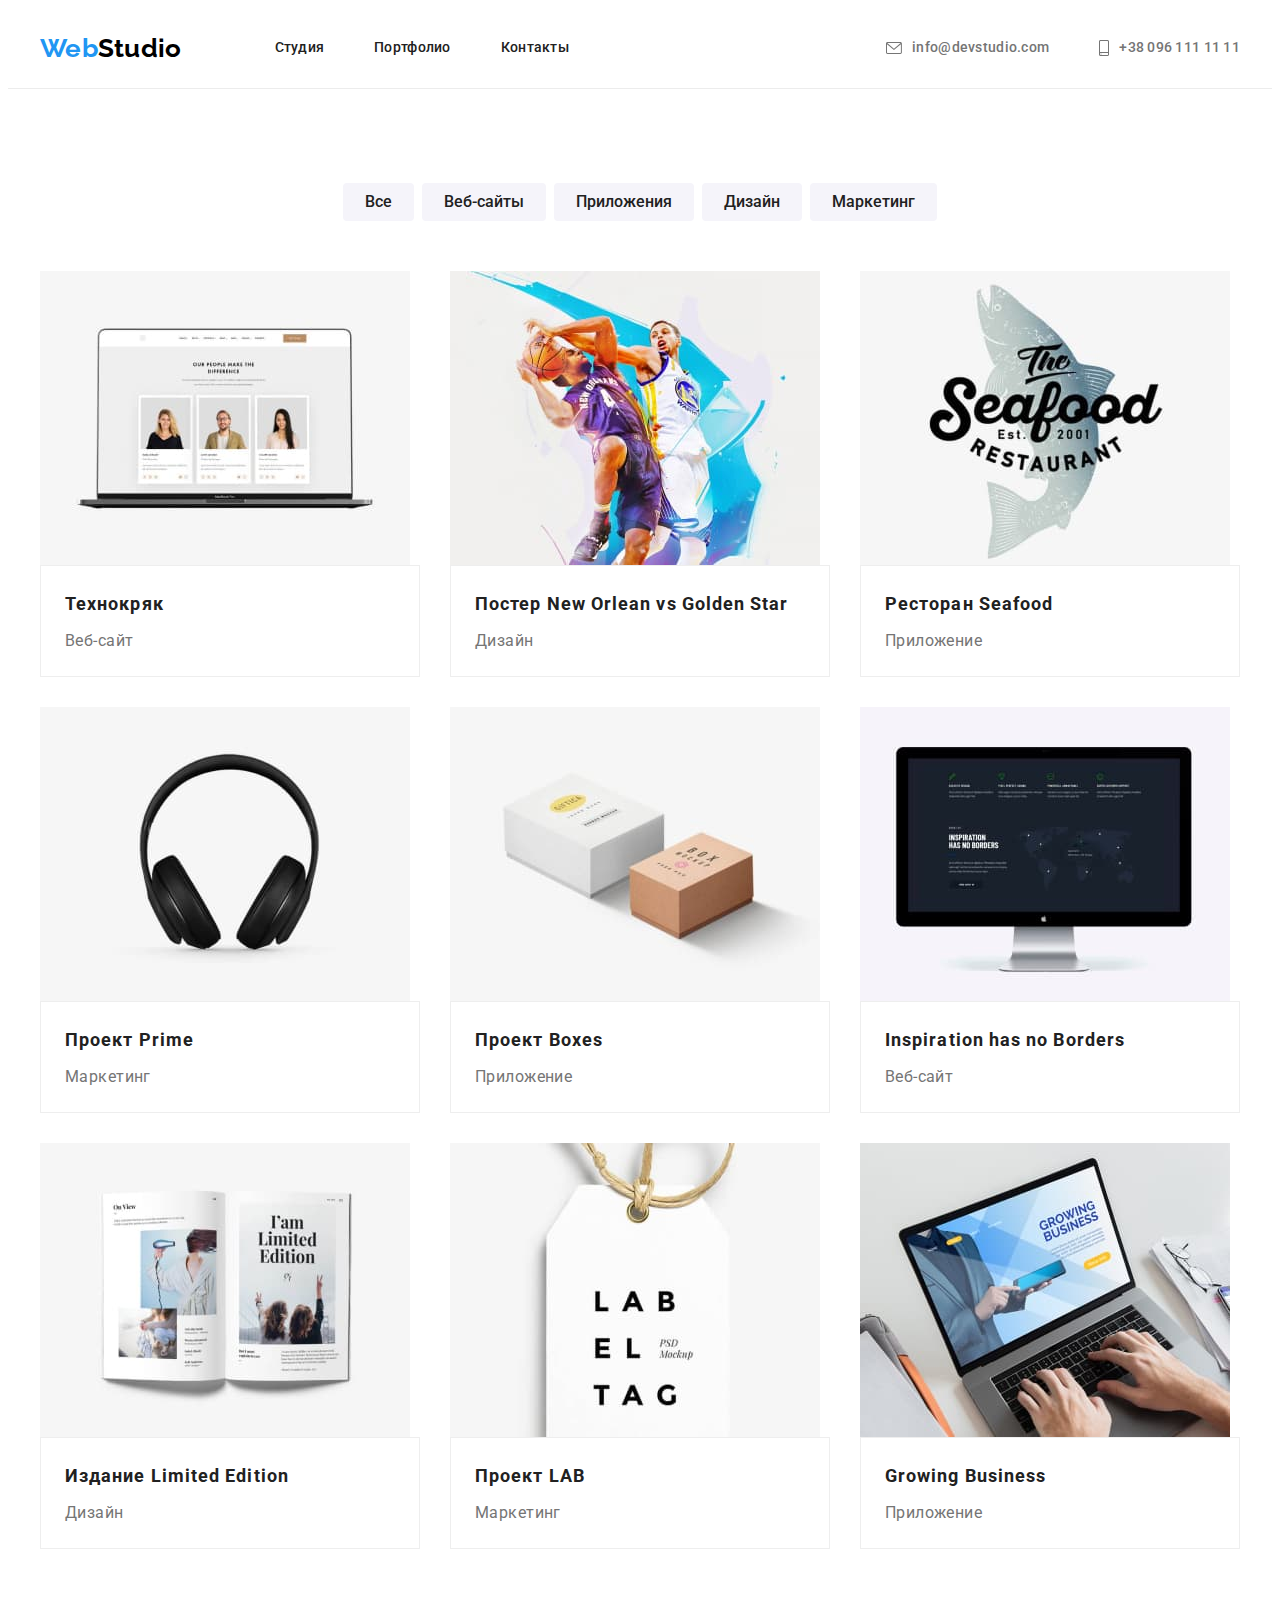
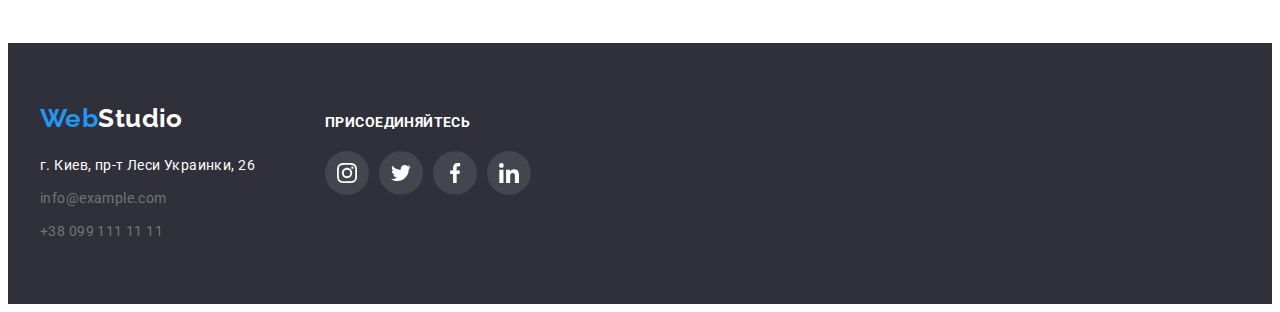
==== commit 5176e1f2: "Додає правки ментора" ====
--- a/portfolio.html
+++ b/portfolio.html
@@ -223,8 +223,8 @@
           </address>
         </div>
         <div class="social-container">
-          <h3 class="footer-social-title">присоединяйтесь</h3>
-          <ul class="socials list">
+          <p class="footer-social-title">присоединяйтесь</p>
+          <ul class="socials card-set list">
             <li class="social-item">
               <a
                 href=""
--- a/css/styles.css
+++ b/css/styles.css
@@ -172,11 +172,14 @@
 }
 
 .section-hero {
-  /* background-color: var(--footer-bgc); */
+  background-color: var(--footer-bgc);
+  min-width: 1600px;
+  margin-left: auto;
+  margin-right: auto;
   text-align: center;
   padding-top: 200px;
   padding-bottom: 200px;
-  background-size: 1600px auto;
+  background-size: cover;
   background-repeat: no-repeat;
   background-position: center;
   background-image: linear-gradient(
@@ -333,9 +336,12 @@
   box-shadow: 0px 3px 1px rgba(0, 0, 0, 0.1), 0px 1px 2px rgba(0, 0, 0, 0.08), 0px 2px 2px rgba(0, 0, 0, 0.12);
 }
 
+.job-link {
+  display: block;
+}
+
 .job-link:hover,
 .job-link:focus {
-  display: block;
   box-shadow: 0px 1px 1px rgba(0, 0, 0, 0.12), 0px 4px 4px rgba(0, 0, 0, 0.06), 1px 4px 6px rgba(0, 0, 0, 0.16);
 }
 
@@ -438,8 +444,6 @@
 /* clients-section */
 
 .clients-list {
-  display: flex;
-  gap: var(--gap);
   --card-item: 6;
 }
 
